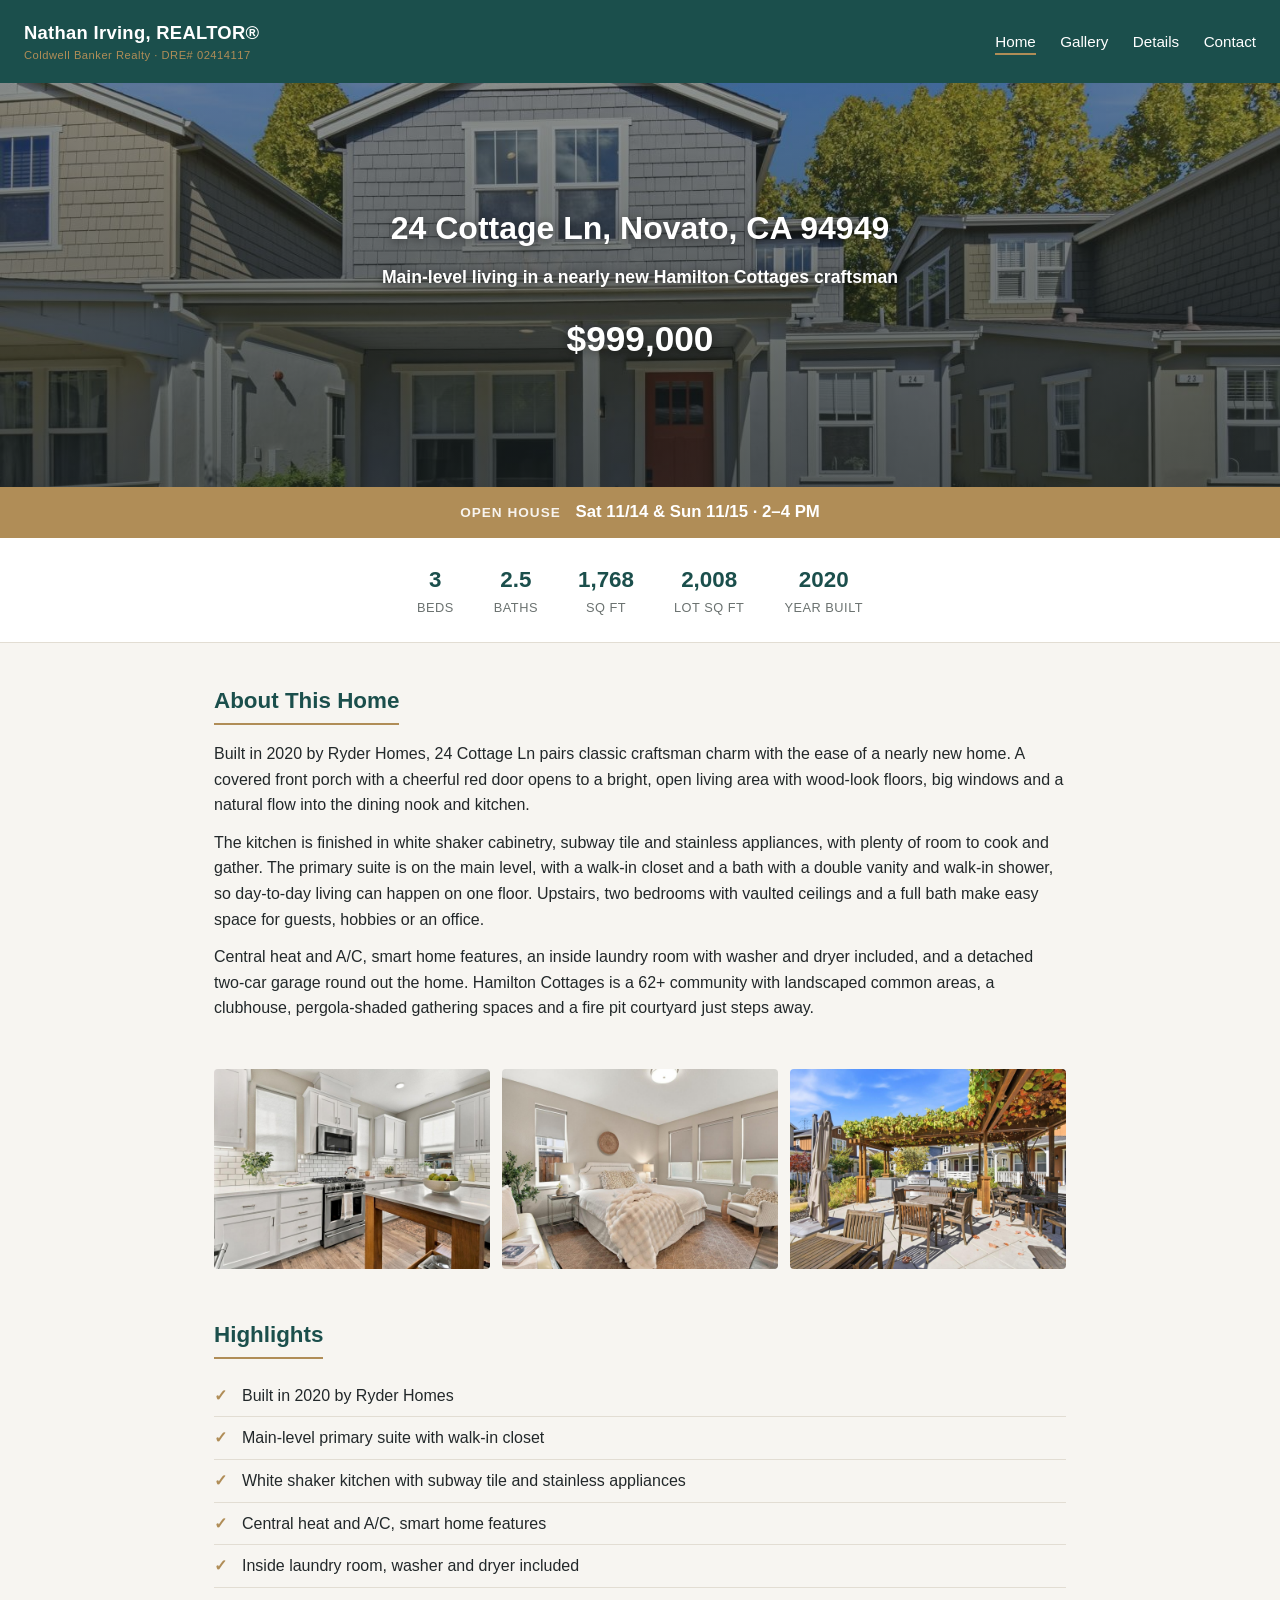
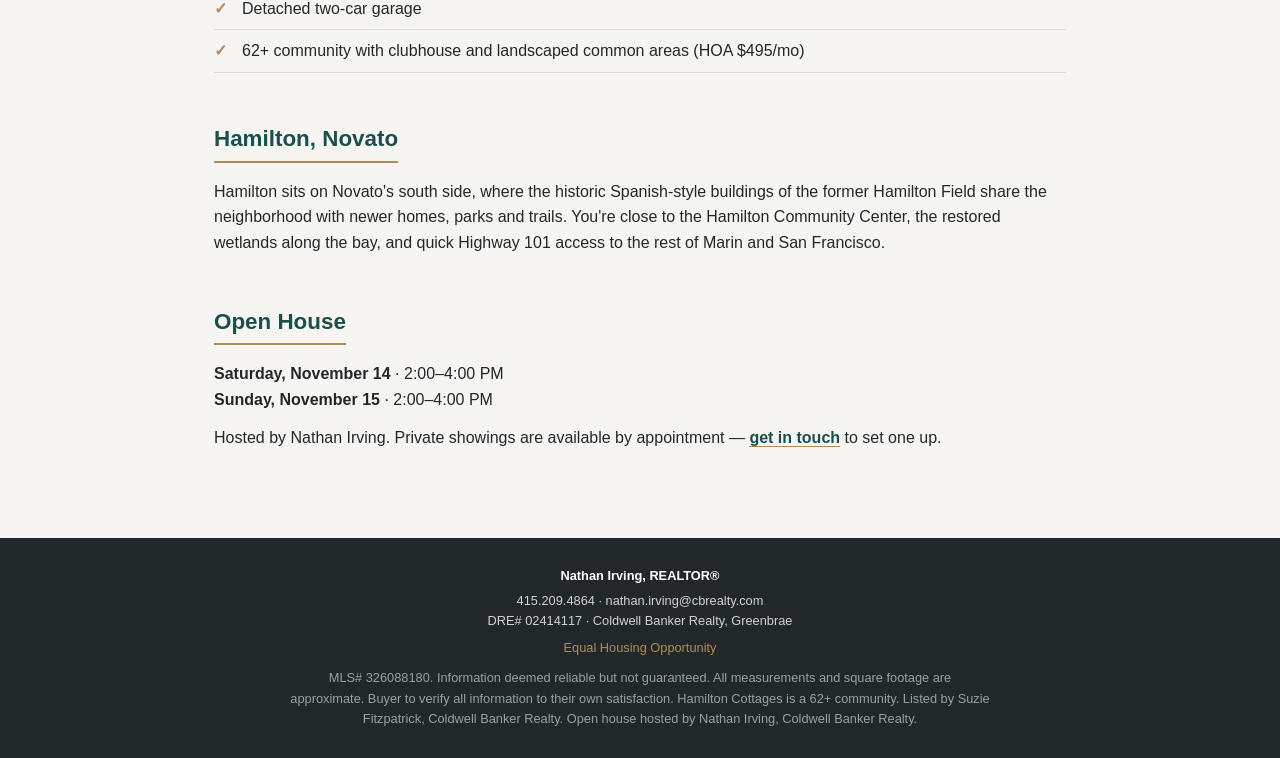
==== index.html @ ea112fcb "24 Cottage Ln listing site" ====
<!DOCTYPE html>
<html lang="en">
<head>
<meta charset="UTF-8">
<meta name="viewport" content="width=device-width, initial-scale=1.0">
<title>24 Cottage Ln, Novato, CA 94949 | Nathan Irving, REALTOR&reg;</title>
<meta name="description" content="Nearly new 2020 craftsman cottage with a main-level primary suite in Hamilton Cottages, a 62+ community. 24 Cottage Ln, Novato, CA 94949. Open house hosted by Nathan Irving, DRE# 02414117.">
<meta property="og:title" content="24 Cottage Ln, Novato | $999,000">
<meta property="og:description" content="3 bed &middot; 2.5 bath &middot; 1,768 sq ft in Hamilton Cottages. Open house Sat 11/14 and Sun 11/15, 2&ndash;4 PM.">
<meta property="og:image" content="images/01-exterior-front.jpg">
<link rel="stylesheet" href="style.css">
</head>
<body>

<header>
  <div class="brand">Nathan Irving, REALTOR&reg;<span class="dre">Coldwell Banker Realty &middot; DRE# 02414117</span></div>
  <nav>
    <a href="index.html" class="active">Home</a>
    <a href="gallery.html">Gallery</a>
    <a href="details.html">Details</a>
    <a href="contact.html">Contact</a>
  </nav>
</header>

<div class="hero has-photo">
  <h1>24 Cottage Ln, Novato, CA 94949</h1>
  <div class="tagline">Main-level living in a nearly new Hamilton Cottages craftsman</div>
  <div class="price">$999,000</div>
</div>

<div class="oh-banner">
  <span class="oh-label">Open House</span>
  <span>Sat 11/14 &amp; Sun 11/15 &middot; 2&ndash;4 PM</span>
</div>

<div class="stats">
  <div class="stat"><div class="num">3</div><div class="label">Beds</div></div>
  <div class="stat"><div class="num">2.5</div><div class="label">Baths</div></div>
  <div class="stat"><div class="num">1,768</div><div class="label">Sq Ft</div></div>
  <div class="stat"><div class="num">2,008</div><div class="label">Lot Sq Ft</div></div>
  <div class="stat"><div class="num">2020</div><div class="label">Year Built</div></div>
</div>

<main>
  <section>
    <h2>About This Home</h2>
    <p>Built in 2020 by Ryder Homes, 24 Cottage Ln pairs classic craftsman charm with the ease of a nearly new home. A covered front porch with a cheerful red door opens to a bright, open living area with wood-look floors, big windows and a natural flow into the dining nook and kitchen.</p>
    <p>The kitchen is finished in white shaker cabinetry, subway tile and stainless appliances, with plenty of room to cook and gather. The primary suite is on the main level, with a walk-in closet and a bath with a double vanity and walk-in shower, so day-to-day living can happen on one floor. Upstairs, two bedrooms with vaulted ceilings and a full bath make easy space for guests, hobbies or an office.</p>
    <p>Central heat and A/C, smart home features, an inside laundry room with washer and dryer included, and a detached two-car garage round out the home. Hamilton Cottages is a 62+ community with landscaped common areas, a clubhouse, pergola-shaded gathering spaces and a fire pit courtyard just steps away.</p>
  </section>

  <div class="photo-strip">
    <img src="images/08-kitchen.jpg" alt="Kitchen with white shaker cabinets and stainless appliances">
    <img src="images/16-primary-bedroom.jpg" alt="Main-level primary bedroom">
    <img src="images/31-community-pergola.jpg" alt="Hamilton Cottages community pergola">
  </div>

  <section>
    <h2>Highlights</h2>
    <ul class="features">
      <li>Built in 2020 by Ryder Homes</li>
      <li>Main-level primary suite with walk-in closet</li>
      <li>White shaker kitchen with subway tile and stainless appliances</li>
      <li>Central heat and A/C, smart home features</li>
      <li>Inside laundry room, washer and dryer included</li>
      <li>Detached two-car garage</li>
      <li>62+ community with clubhouse and landscaped common areas (HOA $495/mo)</li>
    </ul>
  </section>

  <section>
    <h2>Hamilton, Novato</h2>
    <p>Hamilton sits on Novato's south side, where the historic Spanish-style buildings of the former Hamilton Field share the neighborhood with newer homes, parks and trails. You're close to the Hamilton Community Center, the restored wetlands along the bay, and quick Highway 101 access to the rest of Marin and San Francisco.</p>
  </section>

  <section>
    <h2>Open House</h2>
    <p><strong>Saturday, November 14</strong> &middot; 2:00&ndash;4:00 PM<br><strong>Sunday, November 15</strong> &middot; 2:00&ndash;4:00 PM</p>
    <p>Hosted by Nathan Irving. Private showings are available by appointment &mdash; <a class="text-link" href="contact.html">get in touch</a> to set one up.</p>
  </section>
</main>

<footer>
  <div class="agent-line">Nathan Irving, REALTOR&reg;</div>
  <div>415.209.4864 &middot; nathan.irving@cbrealty.com</div>
  <div>DRE# 02414117 &middot; Coldwell Banker Realty, Greenbrae</div>
  <span class="eho">Equal Housing Opportunity</span>
  <p class="disclaimer">MLS# 326088180. Information deemed reliable but not guaranteed. All measurements and square footage are approximate. Buyer to verify all information to their own satisfaction. Hamilton Cottages is a 62+ community. Listed by Suzie Fitzpatrick, Coldwell Banker Realty. Open house hosted by Nathan Irving, Coldwell Banker Realty.</p>
</footer>

</body>
</html>
---- style.css ----
:root {
  --teal: #1B4F4C;
  --gold: #B08D57;
  --cream: #F7F5F1;
  --dark: #22282A;
  --gray: #6B7270;
}

* { box-sizing: border-box; margin: 0; padding: 0; }

body {
  font-family: Arial, Helvetica, sans-serif;
  color: var(--dark);
  background: var(--cream);
  line-height: 1.6;
}

a { color: inherit; text-decoration: none; }

/* Header / Nav */
header {
  background: var(--teal);
  color: #fff;
  padding: 18px 24px;
  display: flex;
  justify-content: space-between;
  align-items: center;
  flex-wrap: wrap;
  gap: 10px;
}

header .brand {
  font-size: 1.15rem;
  font-weight: bold;
  letter-spacing: 0.3px;
}

header .brand .dre {
  display: block;
  font-size: 0.7rem;
  font-weight: normal;
  color: var(--gold);
  letter-spacing: 0.5px;
}

nav a {
  color: #fff;
  margin-left: 20px;
  font-size: 0.95rem;
  padding-bottom: 3px;
  border-bottom: 2px solid transparent;
}

nav a:hover, nav a.active {
  border-bottom: 2px solid var(--gold);
}

/* Hero */
.hero {
  background: var(--dark);
  color: #fff;
  padding: 70px 24px;
  text-align: center;
}

.hero h1 {
  font-size: 2rem;
  margin-bottom: 8px;
}

.hero .tagline {
  color: var(--gold);
  font-size: 1.1rem;
  margin-bottom: 20px;
}

.hero .price {
  font-size: 2.2rem;
  font-weight: bold;
}

/* Stats bar */
.stats {
  display: flex;
  justify-content: center;
  gap: 40px;
  flex-wrap: wrap;
  background: #fff;
  padding: 24px;
  border-bottom: 1px solid #e2ddd3;
}

.stats .stat { text-align: center; }
.stats .stat .num { font-size: 1.4rem; font-weight: bold; color: var(--teal); }
.stats .stat .label { font-size: 0.8rem; color: var(--gray); text-transform: uppercase; letter-spacing: 0.5px; }

/* Sections */
main { max-width: 900px; margin: 0 auto; padding: 40px 24px; }

section { margin-bottom: 48px; }

h2 {
  color: var(--teal);
  font-size: 1.4rem;
  margin-bottom: 16px;
  border-bottom: 2px solid var(--gold);
  display: inline-block;
  padding-bottom: 4px;
}

ul.features { list-style: none; }
ul.features li {
  padding: 8px 0 8px 28px;
  position: relative;
  border-bottom: 1px solid #e2ddd3;
}
ul.features li::before {
  content: "\2713";
  position: absolute;
  left: 0;
  color: var(--gold);
  font-weight: bold;
}

/* Gallery */
.gallery-grid {
  display: grid;
  grid-template-columns: repeat(auto-fit, minmax(260px, 1fr));
  gap: 16px;
}
.gallery-grid img {
  width: 100%;
  height: 220px;
  object-fit: cover;
  border-radius: 4px;
}

/* Map */
.map-embed { width: 100%; height: 360px; border: 0; border-radius: 4px; }

/* Contact form */
form { display: flex; flex-direction: column; gap: 14px; max-width: 480px; }
label { font-size: 0.9rem; font-weight: bold; color: var(--teal); }
input, textarea {
  padding: 10px 12px;
  border: 1px solid #ccc;
  border-radius: 4px;
  font-family: inherit;
  font-size: 1rem;
}
textarea { min-height: 120px; resize: vertical; }
button[type="submit"] {
  background: var(--gold);
  color: #fff;
  border: none;
  padding: 12px 20px;
  font-size: 1rem;
  font-weight: bold;
  border-radius: 4px;
  cursor: pointer;
  align-self: flex-start;
}
button[type="submit"]:hover { background: var(--teal); }

.contact-direct { margin-top: 24px; font-size: 0.95rem; }
.contact-direct a { color: var(--teal); font-weight: bold; }

/* Footer / compliance */
footer {
  background: var(--dark);
  color: #cfd3d1;
  padding: 28px 24px;
  font-size: 0.8rem;
  text-align: center;
}
footer .disclaimer { max-width: 700px; margin: 10px auto 0; color: #9aa19e; }
footer .agent-line { color: #fff; font-weight: bold; margin-bottom: 4px; }
footer .eho { color: var(--gold); margin-top: 6px; display: block; }

@media (max-width: 600px) {
  nav a { margin-left: 12px; font-size: 0.85rem; }
  .hero h1 { font-size: 1.5rem; }
  .hero .price { font-size: 1.7rem; }
}

/* --- 24 Cottage Ln additions --- */
.hero.has-photo {
  background: linear-gradient(rgba(20,28,30,0.45), rgba(20,28,30,0.7)), url("images/01-exterior-front.jpg") center 40% / cover no-repeat;
  padding: 120px 24px;
}
.hero.has-photo h1, .hero.has-photo .price { text-shadow: 0 2px 10px rgba(0,0,0,0.45); }
.hero.has-photo .tagline { color: #fff; font-weight: bold; text-shadow: 0 1px 8px rgba(0,0,0,0.7); }
.oh-banner {
  background: var(--gold);
  color: #fff;
  text-align: center;
  padding: 12px 16px;
  font-size: 1.05rem;
  font-weight: bold;
}
.oh-banner .oh-label { text-transform: uppercase; letter-spacing: 1px; margin-right: 10px; font-size: 0.85rem; opacity: 0.9; }
section p + p { margin-top: 12px; }
.photo-strip { display: grid; grid-template-columns: repeat(auto-fit, minmax(200px, 1fr)); gap: 12px; margin-bottom: 48px; }
.photo-strip img { width: 100%; height: 200px; object-fit: cover; border-radius: 4px; }
.text-link { color: var(--teal); font-weight: bold; border-bottom: 1px solid var(--gold); }
main.wide { max-width: 1200px; }
.hint { color: var(--gray); font-size: 0.9rem; margin-bottom: 16px; }
.gallery-grid a { display: block; }
.gallery-grid img { transition: opacity 0.15s; }
.gallery-grid a:hover img { opacity: 0.85; }
@media (max-width: 600px) {
  .hero.has-photo { padding: 80px 16px; }
  .oh-banner .oh-label { display: block; margin: 0 0 2px; }
}
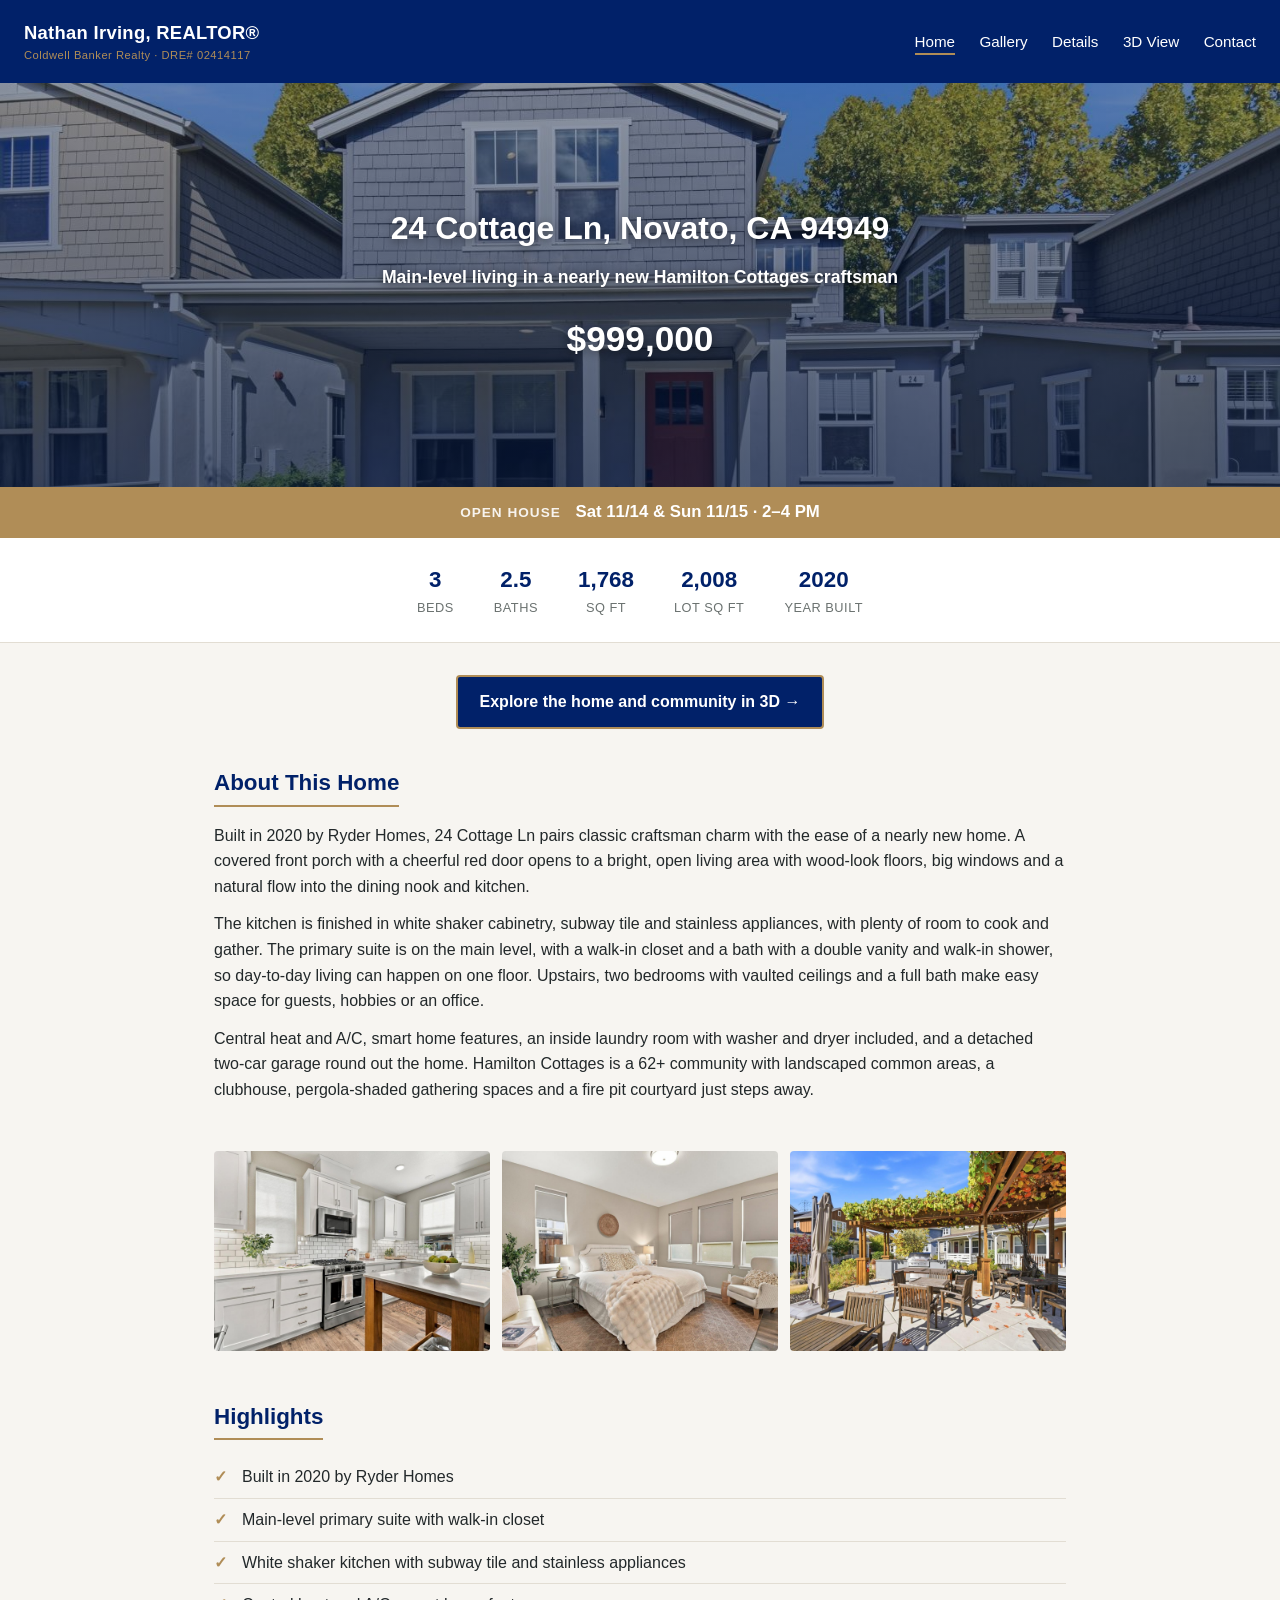
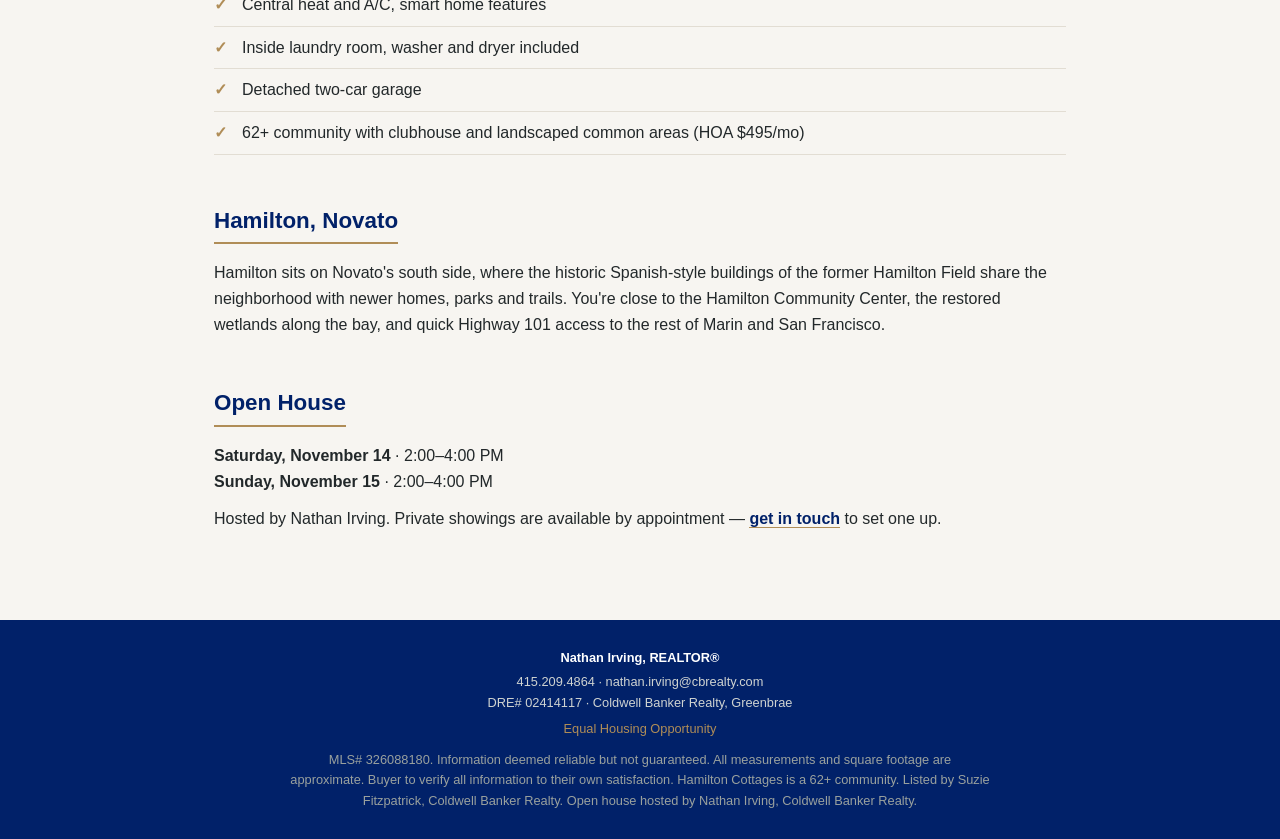
==== commit 797f83a3: "Add illustrative 3D view with photo hotspots" ====
--- a/index.html
+++ b/index.html
@@ -18,6 +18,7 @@
     <a href="index.html" class="active">Home</a>
     <a href="gallery.html">Gallery</a>
     <a href="details.html">Details</a>
+    <a href="3d.html">3D View</a>
     <a href="contact.html">Contact</a>
   </nav>
 </header>
@@ -42,6 +43,8 @@
 </div>
 
 <main>
+  <p class="cta-wrap"><a class="cta-3d" href="3d.html">Explore the home and community in 3D &rarr;</a></p>
+
   <section>
     <h2>About This Home</h2>
     <p>Built in 2020 by Ryder Homes, 24 Cottage Ln pairs classic craftsman charm with the ease of a nearly new home. A covered front porch with a cheerful red door opens to a bright, open living area with wood-look floors, big windows and a natural flow into the dining nook and kitchen.</p>
--- a/style.css
+++ b/style.css
@@ -1,5 +1,5 @@
 :root {
-  --teal: #1B4F4C;
+  --teal: #012169; /* Coldwell Banker navy (variable name kept from template) */
   --gold: #B08D57;
   --cream: #F7F5F1;
   --dark: #22282A;
@@ -167,7 +167,7 @@
 
 /* Footer / compliance */
 footer {
-  background: var(--dark);
+  background: var(--teal);
   color: #cfd3d1;
   padding: 28px 24px;
   font-size: 0.8rem;
@@ -185,7 +185,7 @@
 
 /* --- 24 Cottage Ln additions --- */
 .hero.has-photo {
-  background: linear-gradient(rgba(20,28,30,0.45), rgba(20,28,30,0.7)), url("images/01-exterior-front.jpg") center 40% / cover no-repeat;
+  background: linear-gradient(rgba(1,20,60,0.40), rgba(1,20,60,0.68)), url("images/01-exterior-front.jpg") center 40% / cover no-repeat;
   padding: 120px 24px;
 }
 .hero.has-photo h1, .hero.has-photo .price { text-shadow: 0 2px 10px rgba(0,0,0,0.45); }
@@ -212,3 +212,7 @@
   .hero.has-photo { padding: 80px 16px; }
   .oh-banner .oh-label { display: block; margin: 0 0 2px; }
 }
+
+.cta-wrap { text-align: center; margin: -8px 0 36px; }
+.cta-3d { display: inline-block; background: var(--teal); color: #fff; font-weight: bold; padding: 12px 22px; border-radius: 4px; border: 2px solid var(--gold); }
+.cta-3d:hover { background: var(--gold); color: #fff; }
